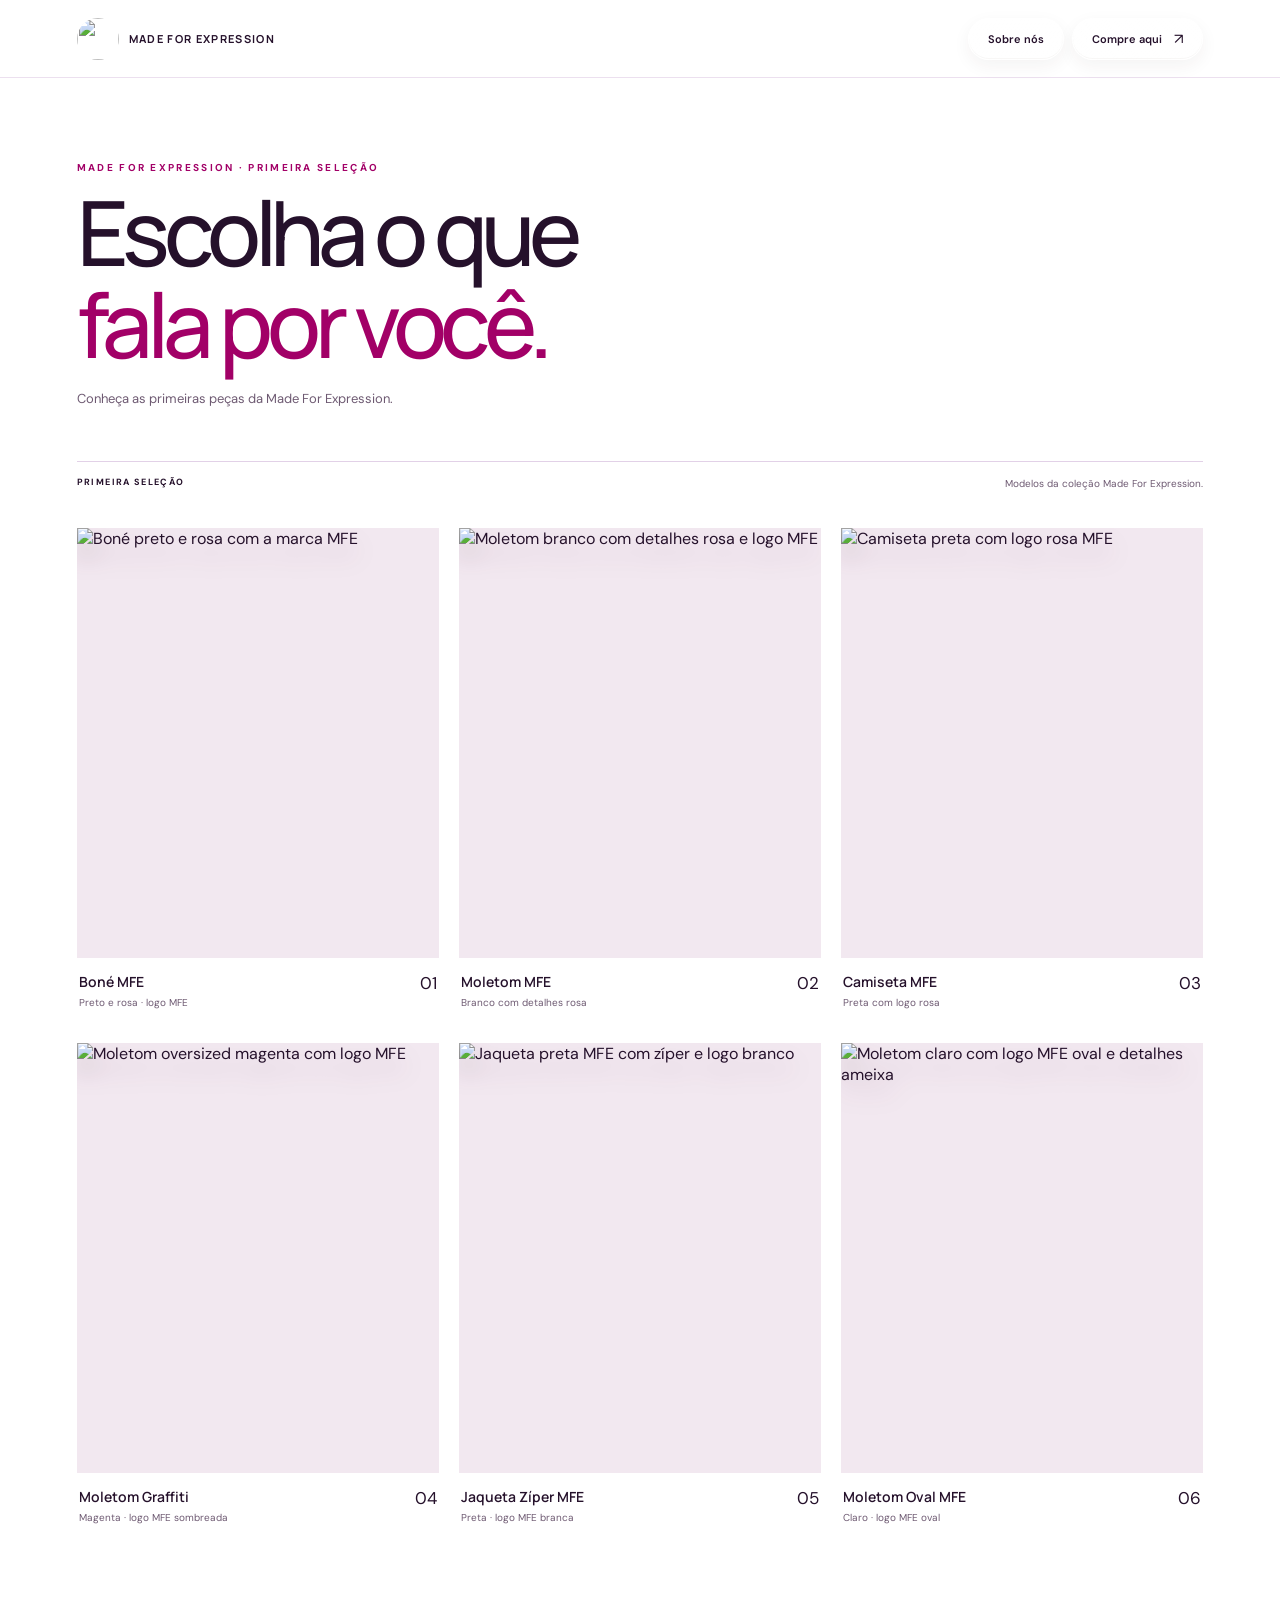
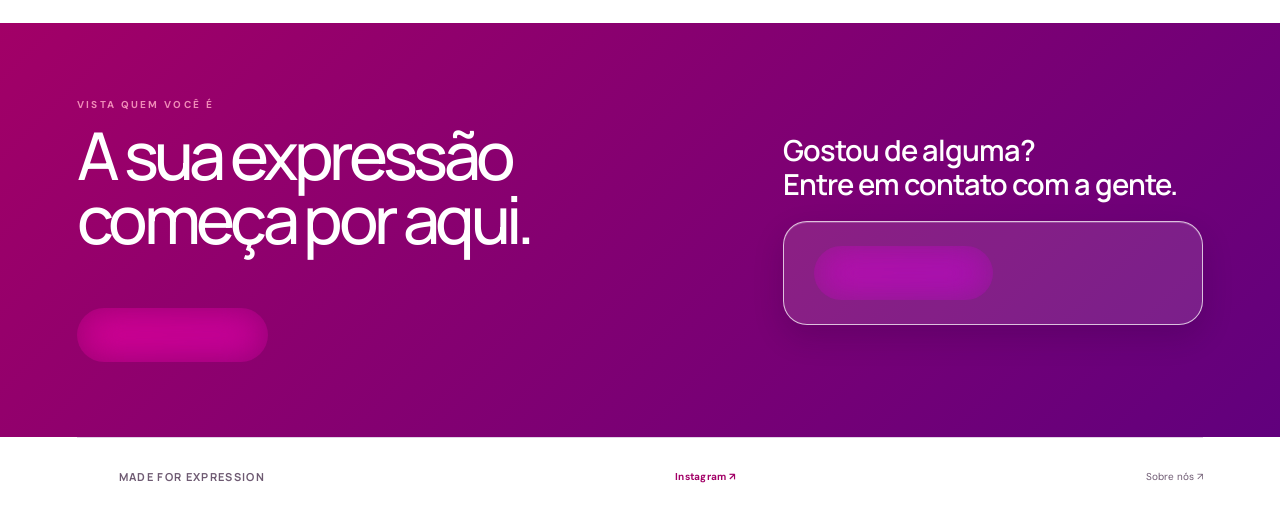
==== comprar.html @ 1adfeb97 "Add files via upload" ====
<!doctype html>
<html lang="pt-BR"><head><meta charset="utf-8"><meta name="viewport" content="width=device-width,initial-scale=1"><meta name="theme-color" content="#f7f3ed"><title>Compre aqui — Made For Expression</title><link rel="stylesheet" href="styles.css"><script defer src="script.js"></script></head>
<body class="inner-page shop-page"><header class="top wrap"><a class="brand" href="index.html"><img src="assets/made-for-expression.png" alt=""><span>Made For Expression</span></a><nav class="nav" aria-label="Navegação principal"><a class="glass-button" href="sobre-nos.html">Sobre nós</a><a class="glass-button glass-button-dark" href="comprar.html" aria-current="page">Compre aqui <b aria-hidden="true">↗</b></a></nav></header>
<main><section class="shop-hero wrap reveal"><p class="kicker">MADE FOR EXPRESSION · PRIMEIRA SELEÇÃO</p><h1>Escolha o que<br><em>fala por você.</em></h1><p>Conheça as primeiras peças da Made For Expression.</p></section><section class="wrap shop-catalog"><div class="catalog-note reveal">PRIMEIRA SELEÇÃO <span>Modelos da coleção Made For Expression.</span></div><div class="products shop-products">
<article class="product-card reveal"><div class="product-visual product-visual-photo"><img class="product-photo" src="assets/bone-mfe-cutout.png" alt="Boné preto e rosa com a marca MFE"></div><div class="product-meta"><div><h2>Boné MFE</h2><p>Preto e rosa · logo MFE</p></div><span class="product-index">01</span></div></article>
<article class="product-card reveal"><div class="product-visual product-visual-photo"><img class="product-photo" src="assets/moletom-mfe-cutout.png" alt="Moletom branco com detalhes rosa e logo MFE"></div><div class="product-meta"><div><h2>Moletom MFE</h2><p>Branco com detalhes rosa</p></div><span class="product-index">02</span></div></article>
<article class="product-card reveal"><div class="product-visual product-visual-photo"><img class="product-photo" src="assets/camiseta-mfe-cutout.png" alt="Camiseta preta com logo rosa MFE"></div><div class="product-meta"><div><h2>Camiseta MFE</h2><p>Preta com logo rosa</p></div><span class="product-index">03</span></div></article>
<article class="product-card reveal"><div class="product-visual product-visual-photo"><img class="product-photo" src="assets/moletom-graffiti.png" alt="Moletom oversized magenta com logo MFE"></div><div class="product-meta"><div><h2>Moletom Graffiti</h2><p>Magenta · logo MFE sombreada</p></div><span class="product-index">04</span></div></article>
<article class="product-card reveal"><div class="product-visual product-visual-photo"><img class="product-photo" src="assets/jaqueta-mfe.png" alt="Jaqueta preta MFE com zíper e logo branco"></div><div class="product-meta"><div><h2>Jaqueta Zíper MFE</h2><p>Preta · logo MFE branca</p></div><span class="product-index">05</span></div></article>
<article class="product-card reveal"><div class="product-visual product-visual-photo"><img class="product-photo" src="assets/moletom-oval-mfe.png" alt="Moletom claro com logo MFE oval e detalhes ameixa"></div><div class="product-meta"><div><h2>Moletom Oval MFE</h2><p>Claro · logo MFE oval</p></div><span class="product-index">06</span></div></article>
</div></section><section class="shop-end"><div class="wrap shop-contact-callout reveal"><div class="shop-contact-home"><p class="kicker">VISTA QUEM VOCÊ É</p><h2>A sua expressão<br>começa por aqui.</h2><a class="glass-button shop-home-button" href="index.html">Voltar à página inicial <b>↗</b></a></div><div class="shop-contact-side"><h3>Gostou de alguma?<br>Entre em contato com a gente.</h3><div class="shop-contact-action"><a class="glass-button" href="contato.html">Fale com a gente <b>↗</b></a></div></div></div></section></main><footer class="foot wrap"><a class="brand" href="index.html"><img src="assets/made-for-expression.png" alt=""><span>Made For Expression</span></a><a class="instagram-link" href="https://www.instagram.com/madeforexpression/" target="_blank" rel="noopener noreferrer">Instagram ↗</a><a href="sobre-nos.html">Sobre nós ↗</a></footer></body></html>
---- styles.css ----
@import url('https://fonts.googleapis.com/css2?family=DM+Sans:wght@400;500;600;700&family=Manrope:wght@400;500;600;700;800&display=swap');
:root{--paper:#f7f3ed;--ink:#191817;--muted:#77716b;--pink:#c22e70;--line:#e5ded5;--header-height:78px;--glass:rgba(255,255,255,.48)}*{box-sizing:border-box}html{scroll-behavior:smooth}body{margin:0;background:var(--paper);color:var(--ink);font-family:'DM Sans',sans-serif;-webkit-font-smoothing:antialiased}a{color:inherit;text-decoration:none}img{max-width:100%}.wrap{width:min(1240px,88%);margin:auto}.top{width:100%;margin:0;height:var(--header-height);position:sticky;top:0;z-index:20;display:flex;align-items:center;justify-content:space-between;padding:0 6%;background:rgba(247,243,237,.86);border-bottom:1px solid rgba(226,219,211,.72);backdrop-filter:blur(18px) saturate(1.5);-webkit-backdrop-filter:blur(18px) saturate(1.5)}.brand{display:flex;align-items:center;gap:10px}.brand img{width:42px;height:42px;object-fit:cover;border-radius:50%;mix-blend-mode:multiply}.brand span{font:700 11px 'Manrope',sans-serif;letter-spacing:.12em;text-transform:uppercase}.nav{display:flex;align-items:center;gap:8px}.glass-button{position:relative;isolation:isolate;display:inline-flex;align-items:center;justify-content:center;gap:12px;min-height:42px;padding:0 19px;border:1px solid rgba(255,255,255,.88);border-radius:28px;background:linear-gradient(145deg,rgba(255,255,255,.84),rgba(255,255,255,.38) 58%,rgba(244,238,233,.52));box-shadow:0 6px 18px rgba(53,43,38,.08),inset 0 1px 0 rgba(255,255,255,.98),inset 0 -1px 0 rgba(199,185,177,.18);backdrop-filter:blur(20px) saturate(1.6);-webkit-backdrop-filter:blur(20px) saturate(1.6);font-size:11px;font-weight:600;transition:transform .22s ease,background .22s ease,border-color .22s ease,box-shadow .22s ease}.glass-button:hover{transform:translateY(-2px);border-color:#fff;background:linear-gradient(145deg,rgba(255,255,255,.98),rgba(255,255,255,.64));box-shadow:0 9px 22px rgba(53,43,38,.13),inset 0 1px 0 #fff}.glass-button:active{transform:translateY(0) scale(.98)}.glass-button:focus-visible{outline:3px solid rgba(194,46,112,.36);outline-offset:3px}.glass-button b{font-size:15px;font-weight:400}.glass-button-dark{color:white;border-color:rgba(255,255,255,.76);background:linear-gradient(145deg,rgba(45,39,40,.9),rgba(25,23,23,.82));box-shadow:0 7px 20px rgba(25,24,23,.18),inset 0 1px 0 rgba(255,255,255,.24)}.glass-button-dark:hover{background:linear-gradient(145deg,rgba(194,46,112,.96),rgba(137,24,76,.9));box-shadow:0 10px 25px rgba(137,24,76,.25),inset 0 1px 0 rgba(255,255,255,.3)}.kicker{margin:0 0 12px;color:var(--pink);font-size:10px;letter-spacing:.23em;font-weight:700}.campaign-stage{height:calc(100svh - var(--header-height));min-height:440px;position:relative;display:flex;align-items:center;justify-content:center;overflow:hidden;background:#d9b2c2}.campaign-image{display:block;width:100%;height:auto;max-height:calc(100svh - var(--header-height));object-fit:contain;transform:scale(1);will-change:transform}.scroll-cue{position:absolute;left:50%;bottom:22px;display:flex;align-items:center;gap:12px;padding:10px 15px;border:1px solid rgba(255,255,255,.72);border-radius:24px;background:rgba(255,255,255,.34);backdrop-filter:blur(16px);font-size:8px;font-weight:700;letter-spacing:.19em;color:#51243a;transform:translateX(-50%)}.scroll-cue span{font-size:15px;line-height:10px;animation:cue 1.4s ease-in-out infinite}@keyframes cue{50%{transform:translateY(4px)}}.collection-panel{position:relative;z-index:2;padding:76px 0 96px;background:var(--paper);border-radius:22px 22px 0 0;box-shadow:0 -18px 45px rgba(47,34,37,.06)}.section-heading{display:flex;justify-content:space-between;align-items:end;gap:34px;padding-bottom:24px;border-bottom:1px solid var(--line)}.section-heading h1,.shop-hero h1,.about-hero h1{margin:0;font:500 clamp(38px,6vw,70px)/1.02 'Manrope',sans-serif;letter-spacing:-.07em}.section-note{max-width:320px;margin:0 0 4px;color:var(--muted);font-size:12px;line-height:1.7}.products{display:grid;grid-template-columns:repeat(3,minmax(0,1fr));gap:20px;padding-top:28px}.product-card{min-width:0}.product-visual{height:380px;position:relative;display:grid;place-items:center;overflow:hidden;background:#eadfd4}.product-visual:has(.concept-label){text-decoration:none}.visual-rose{background:#e4d8d2}.visual-stone{background:#d8d2c7}.concept-label{position:absolute;z-index:2;left:14px;top:14px;padding:8px 10px;border:1px solid rgba(255,255,255,.76);background:rgba(255,255,255,.45);backdrop-filter:blur(12px);font-size:8px;letter-spacing:.13em}.garment{position:relative;width:52%;height:69%;filter:drop-shadow(0 15px 14px rgba(36,26,26,.13))}.tee{background:#bd2c6b;clip-path:polygon(30% 0,70% 0,100% 15%,86% 32%,76% 25%,80% 100%,20% 100%,24% 25%,14% 32%,0 15%)}.tee:before{content:'';position:absolute;top:0;left:37%;width:26%;height:12%;border:4px solid #e7c0c8;border-top:0;border-radius:0 0 50% 50%}.tee:after{content:'MFE';position:absolute;top:41%;left:37%;color:#f7e9dc;font:700 14px 'Manrope';letter-spacing:.15em}.hoodie{background:#252222;clip-path:polygon(32% 0,68% 0,100% 19%,85% 34%,78% 28%,82% 100%,18% 100%,22% 28%,15% 34%,0 19%)}.hoodie:before{content:'';position:absolute;top:0;left:31%;width:38%;height:18%;border:7px solid #5e5552;border-radius:48% 48% 20% 20%}.hoodie:after{content:'✳';position:absolute;top:44%;left:44%;color:#df4686;font-size:24px}.tank{width:45%;height:67%;background:#eee6d8;clip-path:polygon(23% 0,36% 0,42% 16%,58% 16%,64% 0,77% 0,88% 18%,100% 23%,84% 100%,16% 100%,0 23%,12% 18%);filter:drop-shadow(0 15px 14px rgba(36,26,26,.13))}.tank:after{content:'EXPRESS';position:absolute;top:48%;left:20%;font:700 10px 'Manrope';letter-spacing:.13em;color:#262120}.color-dot{position:absolute;right:14px;bottom:14px;width:15px;height:15px;border-radius:50%;background:var(--pink);border:2px solid #fff}.product-card:nth-child(2) .color-dot{background:#252222}.product-card:nth-child(3) .color-dot{background:#eee6d8}.product-meta{display:flex;justify-content:space-between;gap:12px;padding:14px 2px}.product-meta h2{margin:0 0 5px;font:600 14px 'Manrope'}.product-meta p{margin:0;color:var(--muted);font-size:10px}.product-meta>a,.product-index{font-size:17px}.center-link{display:flex;justify-content:center;margin-top:28px}.text-link{display:inline-flex;gap:18px;padding:14px 20px;border-bottom:1px solid #cdbec0;font-size:11px;font-weight:700}.home-about{padding:60px 0 80px;background:#e9ddd1}.home-about-inner{display:grid;grid-template-columns:1fr 1fr auto;align-items:center;gap:32px}.home-about h2,.shop-end h2{margin:0;font:500 clamp(38px,5.5vw,66px)/.98 'Manrope';letter-spacing:-.07em}.home-about h2 em,.shop-hero h1 em,.about-hero h1 em{color:var(--pink);font-style:normal}.home-about-inner>p{max-width:330px;color:#625a54;font-size:13px;line-height:1.8}.foot{display:flex;justify-content:space-between;align-items:center;gap:16px;padding:23px 0 30px;border-top:1px solid var(--line);font-size:10px;color:var(--muted)}.foot .brand img{width:32px;height:32px}.about-hero{padding:110px 0 100px}.about-hero h1{font-size:clamp(54px,9vw,112px)}.about-hero>p:last-child{max-width:450px;margin:24px 0 0;color:var(--muted);font-size:16px;line-height:1.7}.about-story{padding:80px 0;background:#e9ddd1}.story-grid{display:grid;grid-template-columns:.9fr 1.1fr;gap:10%;align-items:center}.story-art{min-height:410px;display:grid;place-items:center;background:#fff;border-radius:4px 180px 4px 4px;overflow:hidden}.story-art img{width:95%;height:auto;mix-blend-mode:multiply}.story-copy{max-width:490px}.story-copy h2{margin:0 0 20px;font:500 clamp(34px,5vw,58px)/1.02 'Manrope';letter-spacing:-.06em}.story-copy>p:not(.kicker){color:#625a54;font-size:13px;line-height:1.9}.story-copy .glass-button{margin-top:10px}.shop-hero{padding:83px 0 54px}.shop-hero h1{font-size:clamp(48px,8vw,90px)}.shop-hero>p:last-child{margin:20px 0 0;color:var(--muted);font-size:13px}.catalog-note{display:flex;justify-content:space-between;gap:24px;padding:14px 0;border-top:1px solid var(--line);font-size:9px;letter-spacing:.15em;font-weight:700}.catalog-note span{max-width:490px;color:var(--muted);font-size:10px;line-height:1.6;letter-spacing:0;font-weight:400}.shop-catalog{padding-bottom:85px}.shop-products{padding-top:22px}.shop-products .product-visual{height:430px}.shop-end{padding:75px 0;background:#252222;color:#fff}.shop-end .kicker{color:#f08bb8}.shop-end h2{margin:0 0 28px}.shop-end .glass-button{color:#191817}.reveal{opacity:0;transform:translateY(30px);transition:opacity .72s ease,transform .72s cubic-bezier(.2,.8,.2,1)}.reveal.is-visible{opacity:1;transform:translateY(0)}.products .product-card:nth-child(2){transition-delay:.1s}.products .product-card:nth-child(3){transition-delay:.2s}
@media(max-width:760px){:root{--header-height:70px}.wrap{width:90%}.top{padding:0 5%}.brand img{width:38px;height:38px}.brand span{font-size:9px;max-width:105px;line-height:1.3}.nav{gap:5px}.glass-button{min-height:37px;padding:0 12px;font-size:10px}.campaign-stage{min-height:calc(100svh - var(--header-height))}.campaign-image{max-height:calc(100svh - var(--header-height));}.collection-panel{padding:55px 0 70px;border-radius:17px 17px 0 0}.section-heading{display:block}.section-heading h1{font-size:44px}.section-note{margin-top:14px}.products{grid-template-columns:1fr 1fr;gap:18px 12px}.product-visual{height:270px}.product-meta h2{font-size:12px}.home-about-inner{grid-template-columns:1fr;gap:8px}.home-about-inner>p{margin:12px 0}.home-about-inner>.glass-button{justify-self:start}.about-hero{padding:80px 0 70px}.about-story{padding:50px 0}.story-grid{grid-template-columns:1fr;gap:28px}.story-art{min-height:290px;border-top-right-radius:120px}.story-copy h2{font-size:42px}.shop-hero{padding:62px 0 38px}.shop-hero h1{font-size:clamp(48px,12vw,72px)}.shop-products .product-visual{height:290px}.catalog-note{display:block}.catalog-note span{display:block;margin-top:8px}.foot{flex-wrap:wrap}.foot span{width:100%;order:3}}
@media(max-width:430px){.brand span{display:none}.glass-button{padding:0 10px;font-size:9px}.campaign-stage{min-height:calc(100svh - var(--header-height))}.products,.shop-products{grid-template-columns:1fr}.product-visual,.shop-products .product-visual{height:355px}.scroll-cue{bottom:17px}}
@media(prefers-reduced-motion:reduce){html{scroll-behavior:auto}.reveal{opacity:1;transform:none;transition:none}.scroll-cue span{animation:none}.glass-button{transition:none}}

/* Feedback solicitado: os dois botões do cabeçalho ficam translúcidos e combinam entre si. */
.nav .glass-button,.nav .glass-button-dark{color:var(--ink);border-color:rgba(255,255,255,.72);background:linear-gradient(145deg,rgba(255,255,255,.24),rgba(255,255,255,.09));box-shadow:0 6px 18px rgba(53,43,38,.055),inset 0 1px 0 rgba(255,255,255,.8),inset 0 -1px 0 rgba(199,185,177,.12);backdrop-filter:blur(20px) saturate(1.65);-webkit-backdrop-filter:blur(20px) saturate(1.65)}
.nav .glass-button:hover,.nav .glass-button-dark:hover{color:var(--ink);border-color:rgba(255,255,255,.96);background:linear-gradient(145deg,rgba(255,255,255,.47),rgba(255,255,255,.2));box-shadow:0 9px 22px rgba(53,43,38,.1),inset 0 1px 0 rgba(255,255,255,.95)}
/* A vitrine fica presa à janela enquanto as peças atravessam a cena de baixo para cima. */
.collection-scroll{height:calc(400svh - var(--header-height));position:relative;background:#f2e9e8}
.collection-sticky{height:calc(100svh - var(--header-height));position:sticky;top:var(--header-height);overflow:hidden;display:grid;grid-template-rows:auto 1fr auto;padding:clamp(18px,4vh,42px) 6% 18px;background:linear-gradient(150deg,#f7f3ed 0%,#efe4e4 100%)}
.collection-heading{z-index:5;display:flex;align-items:end;justify-content:space-between;gap:20px}.collection-heading h1{margin:0;font:500 clamp(30px,4.3vw,58px)/1 'Manrope',sans-serif;letter-spacing:-.065em}.collection-heading>span{display:inline-flex;align-items:center;gap:12px;padding:9px 13px;border:1px solid rgba(255,255,255,.75);border-radius:24px;background:rgba(255,255,255,.22);backdrop-filter:blur(14px);font-size:8px;font-weight:700;letter-spacing:.15em;color:#67525d}.collection-heading>span b{font-size:15px;font-weight:400}
.rise-stage{position:relative;min-height:0}.rise-card{--rise-y:48vh;--rise-opacity:0;position:absolute;top:50%;left:50%;width:min(430px,52vw);margin:0;opacity:var(--rise-opacity);transform:translate(-50%,calc(-50% + var(--rise-y))) scale(var(--rise-scale,.96));transform-origin:center;will-change:transform,opacity;z-index:1}.rise-visual{height:min(53vh,460px);position:relative;display:grid;place-items:center;overflow:hidden;background:#eadfd4;text-decoration:none}.rise-visual.visual-rose{background:#e4d8d2}.rise-visual.visual-stone{background:#d8d2c7}.rise-visual .garment{height:72%;width:48%}.rise-meta{display:flex;align-items:center;justify-content:space-between;padding:12px 3px}.rise-meta h2{margin:0 0 4px;font:600 14px 'Manrope',sans-serif}.rise-meta p{margin:0;color:var(--muted);font-size:10px}.rise-meta>a{font-size:19px}.rise-track{position:absolute;z-index:6;left:6%;right:6%;bottom:16px;height:2px;background:#d8caca}.rise-track span{display:block;width:0;height:100%;background:var(--pink);transform-origin:left}
@media(max-width:760px){.collection-scroll{height:calc(400svh - var(--header-height))}.collection-sticky{padding:22px 5% 22px}.collection-heading{align-items:start;flex-direction:column;gap:10px}.collection-heading h1{font-size:38px}.rise-card{width:min(390px,78vw)}.rise-visual{height:min(52vh,390px)}.rise-meta h2{font-size:13px}}
@media(max-width:430px){.collection-heading h1{font-size:34px}.collection-heading>span{font-size:7px}.rise-card{width:86vw}.rise-visual{height:48vh}.rise-meta h2{font-size:12px}}
@media(prefers-reduced-motion:reduce){.rise-card{opacity:1;transform:translate(-50%,-50%);will-change:auto}.rise-track span{width:100%!important}}
@media(prefers-reduced-motion:reduce){.collection-scroll{height:auto}.collection-sticky{height:auto;min-height:0;position:relative;top:auto;overflow:visible;display:block;padding-top:40px;padding-bottom:40px}.rise-stage{display:grid;gap:28px;margin-top:24px}.rise-card{position:relative;top:auto;left:auto;width:min(100%,520px);opacity:1!important;transform:none!important;margin:0 auto}.rise-visual{height:360px}.rise-track{display:none}}
/* A vitrine deixa de parecer uma grade: cada look vira uma cena grande que atravessa o quadro fixo. */
.rise-card{width:min(94vw,1180px);max-width:none}
.rise-visual{height:min(63svh,650px);min-height:360px}
.rise-visual .garment{width:min(32vw,360px);height:78%}
.rise-meta{position:absolute;left:50%;bottom:14px;width:max-content;max-width:calc(100% - 28px);padding:12px 18px;border:1px solid rgba(255,255,255,.78);border-radius:30px;background:rgba(255,255,255,.48);backdrop-filter:blur(17px) saturate(1.3);-webkit-backdrop-filter:blur(17px) saturate(1.3);box-shadow:0 8px 24px rgba(40,30,32,.09);transform:translateX(-50%)}
.rise-meta h2{font-size:15px}.rise-meta p{font-size:10px}
@media(max-width:760px){.rise-card{width:94vw}.rise-visual{height:min(62svh,560px);min-height:330px}.rise-visual .garment{width:min(58vw,290px);height:77%}.rise-meta{padding:10px 15px}}
@media(prefers-reduced-motion:reduce){.rise-card{width:min(100%,520px)}.rise-visual{height:360px}.rise-meta{position:static;width:100%;max-width:none;transform:none;margin-top:8px}}
/* A imagem permanece ancorada; a faixa de looks sobe por cima conforme o visitante rola. */
.showcase-scroll{height:calc(250svh - var(--header-height));position:relative;background:#d9b2c2}
.showcase-sticky{height:calc(100svh - var(--header-height));position:sticky;top:var(--header-height);overflow:hidden;isolation:isolate;background:#d9b2c2}
.showcase-sticky .campaign-image{position:absolute;z-index:0;left:0;top:50%;display:block;width:100%;height:auto;max-height:100%;object-fit:contain;transform:translateY(-50%);will-change:auto}
.showcase-title{position:absolute;z-index:2;top:clamp(18px,4vh,36px);left:6%;color:#2b1d24;opacity:var(--showcase-copy-opacity,0);transform:translateY(12px);transition:opacity .2s,transform .2s}
.showcase-title p{margin:0 0 7px;font-size:9px;font-weight:700;letter-spacing:.2em}.showcase-title h1{margin:0;font:600 clamp(30px,4vw,52px)/1 'Manrope',sans-serif;letter-spacing:-.06em}
.showcase-clothes{position:absolute;z-index:1;top:50%;left:50%;width:min(96vw,1180px);height:min(70svh,700px);display:grid;grid-template-columns:repeat(3,minmax(0,1fr));align-items:center;gap:clamp(8px,2vw,26px);opacity:var(--showcase-clothes-opacity,0);transform:translate(-50%,calc(-50% + var(--showcase-y,55svh)));will-change:transform,opacity}
.showcase-look{height:100%;display:flex;flex-direction:column;align-items:center;justify-content:center;gap:clamp(12px,3vh,26px)}
.showcase-look .garment{width:66%;height:72%;filter:drop-shadow(0 18px 15px rgba(35,20,29,.2))}
.showcase-label{display:flex;flex-direction:column;align-items:center;gap:5px;padding:10px 13px;border:1px solid rgba(255,255,255,.8);border-radius:28px;background:rgba(255,255,255,.5);backdrop-filter:blur(15px) saturate(1.2);-webkit-backdrop-filter:blur(15px) saturate(1.2);color:#281d23;text-align:center;box-shadow:0 6px 20px rgba(49,25,39,.1)}
.showcase-label small{font-size:7px;letter-spacing:.16em}.showcase-label strong{font:600 11px 'Manrope',sans-serif}
.showcase-scroll-cue{transition:opacity .2s}.showcase-progress{position:absolute;z-index:3;left:6%;right:6%;bottom:15px;height:2px;background:rgba(65,29,47,.18)}.showcase-progress span{display:block;width:0;height:100%;background:#8e1c52}
@media(max-width:760px){.showcase-scroll{height:calc(250svh - var(--header-height))}.showcase-sticky{height:calc(100svh - var(--header-height))}.showcase-clothes{width:97vw;height:65svh;gap:4px}.showcase-look .garment{width:78%;height:70%}.showcase-label{padding:8px 7px}.showcase-label small{font-size:6px}.showcase-label strong{font-size:9px}.showcase-title{left:5%}}
@media(max-width:430px){.showcase-clothes{width:99vw;height:59svh}.showcase-look{gap:15px}.showcase-look .garment{width:86%;height:67%}.showcase-label{max-width:100%;padding:7px 5px}.showcase-label strong{font-size:8px}}
@media(prefers-reduced-motion:reduce){.showcase-scroll{height:auto}.showcase-sticky{height:auto;min-height:calc(100svh - var(--header-height));position:relative;top:auto;display:flex;flex-direction:column;align-items:center;justify-content:center;gap:18px;padding:80px 3% 50px}.showcase-sticky .campaign-image{position:relative;top:auto;left:auto;transform:none;width:100%;height:auto}.showcase-title{position:relative;top:auto;left:auto;opacity:1;transform:none;align-self:flex-start}.showcase-clothes{position:relative;top:auto;left:auto;width:100%;height:auto;opacity:1;transform:none;display:grid;grid-template-columns:repeat(3,minmax(0,1fr));gap:8px}.showcase-look{height:45vh}.showcase-look .garment{width:75%;height:65%}.showcase-scroll-cue,.showcase-progress{display:none}}
/* Imagens reais das peças enviadas em PDF. */
.showcase-product{display:block;width:100%;height:78%;object-fit:contain;filter:drop-shadow(0 18px 15px rgba(35,20,29,.18))}
.product-visual-photo{background:#fff!important}
.product-photo{display:block;width:100%;height:100%;object-fit:contain}
@media(max-width:760px){.showcase-product{height:74%}}
/* Fundo neutro com mistura suave para as imagens se integrarem sem o retângulo branco. */
.showcase-product,.product-photo{mix-blend-mode:multiply}
.product-visual-photo{background:#e8e5e0!important}
.showcase-product{filter:drop-shadow(0 20px 18px rgba(25,20,22,.28))}
.product-photo{filter:drop-shadow(0 14px 12px rgba(25,20,22,.2))}
/* Botão de Sobre nós translúcido com sombra visível. */
.home-about .glass-button-dark{color:var(--ink);border-color:rgba(255,255,255,.72);background:rgba(255,255,255,.22);box-shadow:0 10px 25px rgba(25,24,23,.23),inset 0 1px 0 rgba(255,255,255,.72);backdrop-filter:blur(18px) saturate(1.4);-webkit-backdrop-filter:blur(18px) saturate(1.4)}
.home-about .glass-button-dark:hover{background:rgba(255,255,255,.42);box-shadow:0 13px 29px rgba(25,24,23,.28),inset 0 1px 0 rgba(255,255,255,.9)}
/* Cartões verticais das peças na seção de apresentação da marca. */
.home-about-products{display:grid;grid-template-columns:repeat(3,minmax(0,1fr));gap:24px;padding-top:44px;padding-bottom:12px}
.home-product-card{min-height:440px;display:flex;flex-direction:column;align-items:center;justify-content:space-between;overflow:hidden;padding:14px 14px 20px;border:1px solid rgba(255,255,255,.92);border-radius:22px;background:#fff;box-shadow:0 12px 32px rgba(35,27,26,.2),0 3px 9px rgba(35,27,26,.1),inset 0 1px 0 #fff}
.home-product-card img{display:block;width:100%;height:370px;object-fit:contain;mix-blend-mode:multiply;filter:drop-shadow(0 10px 12px rgba(35,27,26,.12))}
.home-product-card span{padding-top:10px;font:600 13px 'Manrope',sans-serif;letter-spacing:.02em}
@media(max-width:760px){.home-about-products{grid-template-columns:repeat(2,minmax(0,1fr));gap:16px;padding-top:28px}.home-product-card{min-height:340px;padding:10px 10px 16px;border-radius:18px}.home-product-card img{height:280px}}
@media(max-width:430px){.home-about-products{grid-template-columns:1fr;width:min(88%,360px)}.home-product-card{min-height:410px}.home-product-card img{height:340px}}
/* Paleta oficial da marca: magenta, roxo e branco. */
:root{--paper:#FFFFFF;--ink:#25112B;--muted:#6E5A72;--pink:#A20067;--line:rgba(97,0,125,.18);--glass:rgba(255,255,255,.55)}
body{background:#FFFFFF;color:#25112B}
.top{background:rgba(255,255,255,.88);border-bottom-color:rgba(97,0,125,.12)}
.glass-button-dark,.glass-button-dark:hover{background:linear-gradient(135deg,#A20067,#61007D);color:#FFFFFF}
.glass-button:focus-visible{outline-color:rgba(162,0,103,.42)}
.campaign-stage,.showcase-scroll,.showcase-sticky{background:#61007D}
.scroll-cue{color:#61007D}
.collection-scroll{background:#FFFFFF}
.collection-sticky{background:linear-gradient(150deg,#FFFFFF 0%,rgba(162,0,103,.06) 100%)}
.collection-panel{background:#FFFFFF}
.home-about,.about-story{background:linear-gradient(135deg,#A20067 0%,#61007D 100%);color:#FFFFFF}
.home-about .kicker,.home-about h2 em,.about-story .kicker{color:#FFFFFF}
.home-about-inner>p,.story-copy>p:not(.kicker){color:rgba(255,255,255,.88)}
.home-about .glass-button-dark{color:#FFFFFF;border-color:rgba(255,255,255,.78);background:rgba(255,255,255,.14);box-shadow:0 10px 26px rgba(35,0,45,.28),inset 0 1px 0 rgba(255,255,255,.55)}
.home-about .glass-button-dark:hover{color:#FFFFFF;background:rgba(255,255,255,.24)}
.shop-end{background:linear-gradient(135deg,#A20067,#61007D)}
.shop-end .glass-button{color:#61007D}
.product-visual-photo,.home-product-card{background:#FFFFFF!important}
.home-product-card{color:#25112B;border-color:rgba(97,0,125,.12);box-shadow:0 12px 32px rgba(97,0,125,.18),0 3px 9px rgba(97,0,125,.12),inset 0 1px 0 #FFFFFF}
.showcase-progress{background:rgba(255,255,255,.35)}
.showcase-progress span{background:#A20067}
/* Retorno ao rosa original da abertura e apresentação das peças sem o fundo branco das fotos. */
.campaign-stage,.showcase-scroll,.showcase-sticky{background:#D9B2C2}
.showcase-product,.product-photo,.home-product-card img{mix-blend-mode:normal}
.showcase-product{filter:drop-shadow(0 20px 18px rgba(58,13,47,.3))}
.product-visual-photo{background:#F2E8F0!important}
.product-photo{filter:drop-shadow(0 13px 12px rgba(58,13,47,.2))}
.home-product-card{background:linear-gradient(180deg,#F2E8F0 0%,#FFFFFF 78%)!important}
.home-product-card img{filter:drop-shadow(0 10px 12px rgba(58,13,47,.16))}
/* Ajustes pedidos na vitrine e na chamada Sobre nós. */
.showcase-title{display:none}
.home-about-inner{grid-template-columns:.9fr 1.1fr;gap:42px}
.home-about-cta{display:flex;justify-content:center;margin:28px auto 0}
.home-about-cta .glass-button{min-width:190px;min-height:56px;padding:0 28px;border:1px solid rgba(255,255,255,.94);border-radius:32px;color:#61007D;background:#FFFFFF;box-shadow:0 12px 30px rgba(40,0,55,.3),0 3px 9px rgba(40,0,55,.18),inset 0 1px 0 #FFFFFF;font-size:13px;font-weight:700}
.home-about-cta .glass-button:hover{color:#A20067;background:#FFFFFF;transform:translateY(-3px);box-shadow:0 16px 34px rgba(40,0,55,.36),0 4px 12px rgba(40,0,55,.2)}
.home-about-products{padding-top:96px}
@media(max-width:760px){.home-about-inner{grid-template-columns:1fr;gap:8px}.home-about-cta{margin-top:24px}.home-about-products{padding-top:72px}}
@media(max-width:430px){.home-about-products{padding-top:56px}}
/* Zoom suave apenas nas fotos dos cartões da seção de apresentação. */
.home-product-card img{transition:transform .38s cubic-bezier(.2,.8,.2,1)}
@media(hover:hover){.home-product-card:hover img{transform:scale(1.1)}}
@media(prefers-reduced-motion:reduce){.home-product-card img{transition:none}.home-product-card:hover img{transform:none}}
.home-about-cta .glass-button{font-size:17px;min-width:220px;min-height:60px}
/* A exclamação da arte entra como acento visual no banner. */
.campaign-exclamation{position:absolute;z-index:1;top:50%;right:9%;display:block;width:clamp(86px,11vw,150px);height:auto;transform:translateY(-50%) rotate(9deg);filter:drop-shadow(5px 6px 0 rgba(97,0,125,.82));pointer-events:none}
@media(max-width:760px){.campaign-exclamation{right:5%;width:clamp(76px,17vw,112px)}}
/* Fotografia da seção "Quem somos?" sem alterar o layout da arte da marca. */
.story-photo img{display:block;width:100%;height:100%;object-fit:cover;mix-blend-mode:normal}
/* Segunda seção com contraste próprio e separação suave da primeira. */
.about-story-secondary{position:relative;z-index:1;background:linear-gradient(135deg,#F8E8F1 0%,#FFFFFF 100%);color:#25112B;box-shadow:0 -18px 38px rgba(55,0,65,.2);border-top:1px solid rgba(255,255,255,.85)}
.about-story-secondary .story-copy .kicker{color:#A20067}
.about-story-secondary .story-copy h2{color:#25112B}
.about-story-secondary .story-copy>p:not(.kicker){color:#6E5A72}
/* A seção "Feita para vestir" agora vem depois e recebe uma transição branca suave. */
.about-story:not(.about-story-secondary){position:relative;z-index:1;border-top:1px solid rgba(255,255,255,.72);box-shadow:0 -16px 34px rgba(255,255,255,.52)}
/* Fundo rosa para destacar a seção Quem somos sem perder contraste no texto. */
.about-story-secondary{background:linear-gradient(135deg,#D9B2C2 0%,#F0CBDD 100%);color:#25112B}
.about-story-secondary .story-copy .kicker{color:#A20067}
.about-story-secondary .story-copy h2{color:#25112B}
.about-story-secondary .story-copy>p:not(.kicker){color:#4D3B52}
/* Quem somos: rosa de marca mais forte com painel branco destacando o texto. */
.about-story-secondary{background:linear-gradient(135deg,#C22E70 0%,#A20067 100%);color:#25112B}
.story-copy-highlight{padding:clamp(24px,3.5vw,42px);border:1px solid rgba(255,255,255,.96);border-radius:22px;background:#FFFFFF;box-shadow:0 16px 36px rgba(46,0,52,.24),0 4px 12px rgba(46,0,52,.12)}
.about-story-secondary .story-copy-highlight .kicker{color:#A20067}
.about-story-secondary .story-copy-highlight h2{color:#25112B}
.about-story-secondary .story-copy-highlight>p:not(.kicker){color:#55445A}
.foot .instagram-link{color:#A20067;font-weight:700;letter-spacing:.025em;white-space:nowrap}
.foot .instagram-link:hover{text-decoration:underline;text-underline-offset:4px}
/* Título de Quem somos fora do painel; o texto fica em um cartão branco próprio. */
.about-story-secondary .story-copy-about>.kicker,.about-story-secondary .story-copy-about>h2{color:#FFFFFF}
.story-copy p:not(.kicker){text-align:justify}
.story-copy-highlight{text-align:justify}
@media(max-width:760px){.story-copy-highlight{padding:24px 22px}}
/* Chamada de contato ao fim do catálogo. */
.shop-contact-callout{display:grid;grid-template-columns:1.2fr .8fr;align-items:center;gap:clamp(28px,6vw,84px)}
.shop-contact-callout h2{max-width:650px}
.shop-contact-action{display:flex;flex-direction:column;align-items:flex-start;gap:16px;padding:32px;border:1px solid rgba(255,255,255,.72);border-radius:24px;background:rgba(255,255,255,.12);box-shadow:0 12px 30px rgba(35,0,48,.2),inset 0 1px 0 rgba(255,255,255,.2)}
.shop-contact-action p{margin:0;color:rgba(255,255,255,.86);font-size:14px}
.shop-contact-action .glass-button,.contact-instagram{min-height:54px;padding:0 24px;border-color:#fff;background:#fff;color:#61007D;font-size:13px;font-weight:700;box-shadow:0 10px 24px rgba(35,0,48,.24)}
.contact-hero{min-height:calc(100svh - var(--header-height));display:flex;align-items:center;padding:80px 0;background:linear-gradient(135deg,#A20067 0%,#61007D 100%);color:#fff}
.contact-layout{display:grid;grid-template-columns:1fr .8fr;align-items:center;gap:10%}
.contact-copy{max-width:620px}
.contact-copy .kicker{color:#fff}
.contact-copy h1{margin:0;font:500 clamp(54px,8vw,96px)/.98 'Manrope',sans-serif;letter-spacing:-.07em}
.contact-copy h1 em{color:#F0CBDD}
.contact-copy>p:not(.kicker){max-width:460px;margin:24px 0 28px;color:rgba(255,255,255,.88);font-size:15px;line-height:1.8}
.contact-handle{padding:clamp(28px,5vw,54px);border:1px solid rgba(255,255,255,.8);border-radius:28px;background:rgba(255,255,255,.12);backdrop-filter:blur(18px);box-shadow:0 18px 40px rgba(35,0,48,.22),inset 0 1px 0 rgba(255,255,255,.3)}
.contact-handle span{display:block;margin-bottom:16px;color:#F0CBDD;font-size:10px;font-weight:700;letter-spacing:.2em}
.contact-handle strong{font:600 clamp(20px,3vw,32px) 'Manrope',sans-serif;overflow-wrap:anywhere}
.contact-handle p{margin:14px 0 0;color:rgba(255,255,255,.86);font-size:13px}
@media(max-width:760px){.shop-contact-callout,.contact-layout{grid-template-columns:1fr;gap:26px}.shop-contact-action{padding:24px}.contact-hero{padding:60px 0}.contact-layout{gap:40px}}
.shop-contact-home .shop-home-button{display:inline-flex;margin-top:28px;min-height:54px;padding:0 23px;border-color:#fff;border-radius:28px;background:#fff;color:#61007D;font-size:12px;font-weight:700;box-shadow:0 10px 24px rgba(35,0,48,.24)}
.shop-contact-home .shop-home-button:hover{transform:translateY(-2px);box-shadow:0 14px 28px rgba(35,0,48,.3)}
.shop-contact-side h3{margin:0 0 20px;color:#fff;font:600 clamp(20px,2.5vw,29px)/1.15 'Manrope',sans-serif;letter-spacing:-.035em}
.shop-contact-action{padding:24px 30px}
@media(max-width:760px){.shop-contact-side h3{font-size:23px}}
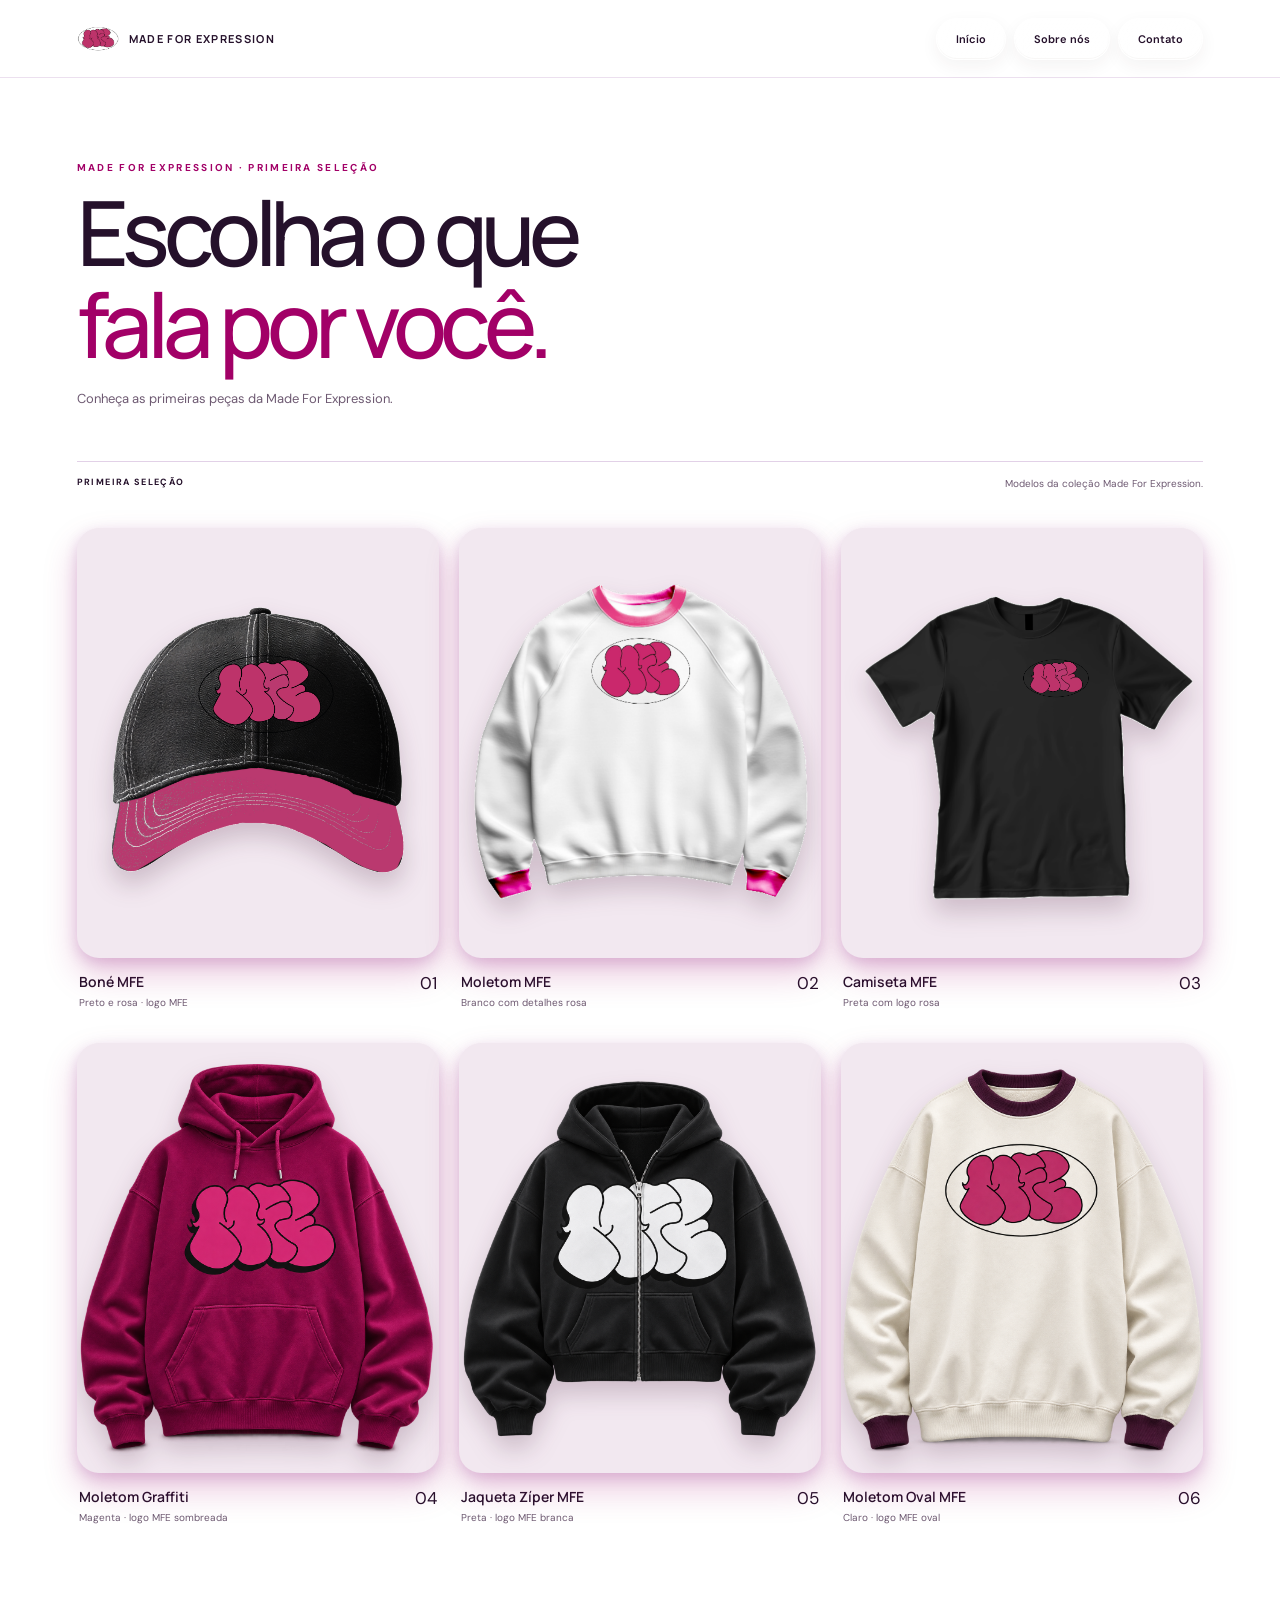
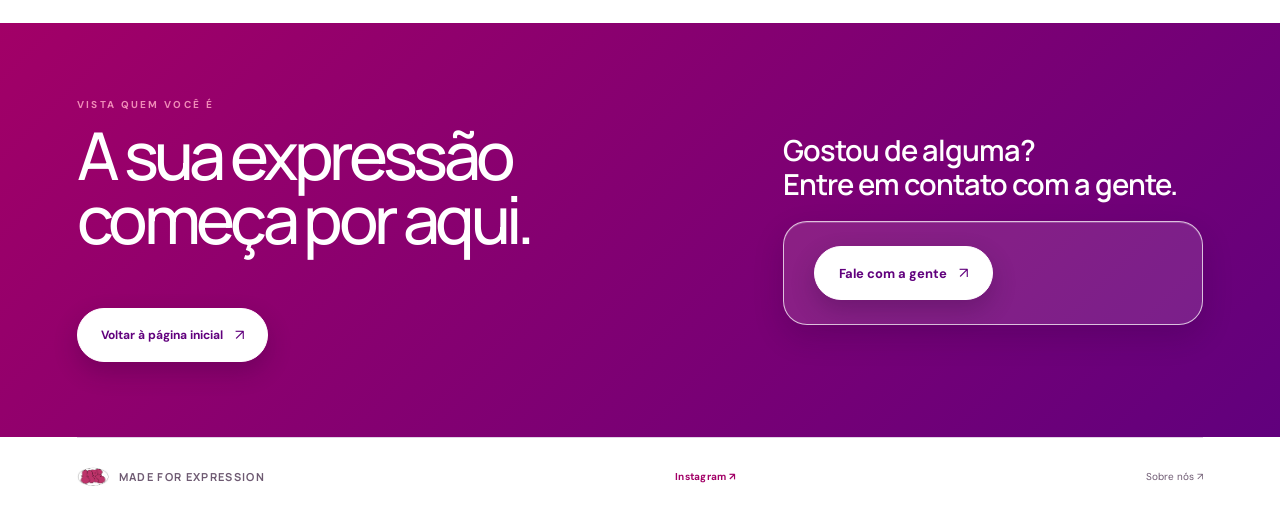
==== commit 9f8999b8: "Atualiza página de produtos da MFE" ====
--- a/comprar.html
+++ b/comprar.html
@@ -1,6 +1,6 @@
 <!doctype html>
 <html lang="pt-BR"><head><meta charset="utf-8"><meta name="viewport" content="width=device-width,initial-scale=1"><meta name="theme-color" content="#f7f3ed"><title>Compre aqui — Made For Expression</title><link rel="stylesheet" href="styles.css"><script defer src="script.js"></script></head>
-<body class="inner-page shop-page"><header class="top wrap"><a class="brand" href="index.html"><img src="assets/made-for-expression.png" alt=""><span>Made For Expression</span></a><nav class="nav" aria-label="Navegação principal"><a class="glass-button" href="sobre-nos.html">Sobre nós</a><a class="glass-button glass-button-dark" href="comprar.html" aria-current="page">Compre aqui <b aria-hidden="true">↗</b></a></nav></header>
+<body class="inner-page shop-page"><header class="top wrap"><a class="brand" href="index.html"><img src="assets/made-for-expression.png" alt=""><span>Made For Expression</span></a><nav class="nav" aria-label="Navegação principal"><a class="glass-button" href="index.html">Início</a><a class="glass-button" href="sobre-nos.html">Sobre nós</a><a class="glass-button glass-button-dark" href="contato.html">Contato</a></nav></header>
 <main><section class="shop-hero wrap reveal"><p class="kicker">MADE FOR EXPRESSION · PRIMEIRA SELEÇÃO</p><h1>Escolha o que<br><em>fala por você.</em></h1><p>Conheça as primeiras peças da Made For Expression.</p></section><section class="wrap shop-catalog"><div class="catalog-note reveal">PRIMEIRA SELEÇÃO <span>Modelos da coleção Made For Expression.</span></div><div class="products shop-products">
 <article class="product-card reveal"><div class="product-visual product-visual-photo"><img class="product-photo" src="assets/bone-mfe-cutout.png" alt="Boné preto e rosa com a marca MFE"></div><div class="product-meta"><div><h2>Boné MFE</h2><p>Preto e rosa · logo MFE</p></div><span class="product-index">01</span></div></article>
 <article class="product-card reveal"><div class="product-visual product-visual-photo"><img class="product-photo" src="assets/moletom-mfe-cutout.png" alt="Moletom branco com detalhes rosa e logo MFE"></div><div class="product-meta"><div><h2>Moletom MFE</h2><p>Branco com detalhes rosa</p></div><span class="product-index">02</span></div></article>
@@ -9,3 +9,4 @@
 <article class="product-card reveal"><div class="product-visual product-visual-photo"><img class="product-photo" src="assets/jaqueta-mfe.png" alt="Jaqueta preta MFE com zíper e logo branco"></div><div class="product-meta"><div><h2>Jaqueta Zíper MFE</h2><p>Preta · logo MFE branca</p></div><span class="product-index">05</span></div></article>
 <article class="product-card reveal"><div class="product-visual product-visual-photo"><img class="product-photo" src="assets/moletom-oval-mfe.png" alt="Moletom claro com logo MFE oval e detalhes ameixa"></div><div class="product-meta"><div><h2>Moletom Oval MFE</h2><p>Claro · logo MFE oval</p></div><span class="product-index">06</span></div></article>
 </div></section><section class="shop-end"><div class="wrap shop-contact-callout reveal"><div class="shop-contact-home"><p class="kicker">VISTA QUEM VOCÊ É</p><h2>A sua expressão<br>começa por aqui.</h2><a class="glass-button shop-home-button" href="index.html">Voltar à página inicial <b>↗</b></a></div><div class="shop-contact-side"><h3>Gostou de alguma?<br>Entre em contato com a gente.</h3><div class="shop-contact-action"><a class="glass-button" href="contato.html">Fale com a gente <b>↗</b></a></div></div></div></section></main><footer class="foot wrap"><a class="brand" href="index.html"><img src="assets/made-for-expression.png" alt=""><span>Made For Expression</span></a><a class="instagram-link" href="https://www.instagram.com/madeforexpression/" target="_blank" rel="noopener noreferrer">Instagram ↗</a><a href="sobre-nos.html">Sobre nós ↗</a></footer></body></html>
+
--- a/styles.css
+++ b/styles.css
@@ -25,7 +25,7 @@
 @media(max-width:760px){.rise-card{width:94vw}.rise-visual{height:min(62svh,560px);min-height:330px}.rise-visual .garment{width:min(58vw,290px);height:77%}.rise-meta{padding:10px 15px}}
 @media(prefers-reduced-motion:reduce){.rise-card{width:min(100%,520px)}.rise-visual{height:360px}.rise-meta{position:static;width:100%;max-width:none;transform:none;margin-top:8px}}
 /* A imagem permanece ancorada; a faixa de looks sobe por cima conforme o visitante rola. */
-.showcase-scroll{height:calc(250svh - var(--header-height));position:relative;background:#d9b2c2}
+.showcase-scroll{height:calc(180svh - var(--header-height));position:relative;background:#d9b2c2}
 .showcase-sticky{height:calc(100svh - var(--header-height));position:sticky;top:var(--header-height);overflow:hidden;isolation:isolate;background:#d9b2c2}
 .showcase-sticky .campaign-image{position:absolute;z-index:0;left:0;top:50%;display:block;width:100%;height:auto;max-height:100%;object-fit:contain;transform:translateY(-50%);will-change:auto}
 .showcase-title{position:absolute;z-index:2;top:clamp(18px,4vh,36px);left:6%;color:#2b1d24;opacity:var(--showcase-copy-opacity,0);transform:translateY(12px);transition:opacity .2s,transform .2s}
@@ -36,7 +36,7 @@
 .showcase-label{display:flex;flex-direction:column;align-items:center;gap:5px;padding:10px 13px;border:1px solid rgba(255,255,255,.8);border-radius:28px;background:rgba(255,255,255,.5);backdrop-filter:blur(15px) saturate(1.2);-webkit-backdrop-filter:blur(15px) saturate(1.2);color:#281d23;text-align:center;box-shadow:0 6px 20px rgba(49,25,39,.1)}
 .showcase-label small{font-size:7px;letter-spacing:.16em}.showcase-label strong{font:600 11px 'Manrope',sans-serif}
 .showcase-scroll-cue{transition:opacity .2s}.showcase-progress{position:absolute;z-index:3;left:6%;right:6%;bottom:15px;height:2px;background:rgba(65,29,47,.18)}.showcase-progress span{display:block;width:0;height:100%;background:#8e1c52}
-@media(max-width:760px){.showcase-scroll{height:calc(250svh - var(--header-height))}.showcase-sticky{height:calc(100svh - var(--header-height))}.showcase-clothes{width:97vw;height:65svh;gap:4px}.showcase-look .garment{width:78%;height:70%}.showcase-label{padding:8px 7px}.showcase-label small{font-size:6px}.showcase-label strong{font-size:9px}.showcase-title{left:5%}}
+@media(max-width:760px){.showcase-scroll{height:calc(180svh - var(--header-height))}.showcase-sticky{height:calc(100svh - var(--header-height))}.showcase-clothes{width:97vw;height:65svh;gap:4px}.showcase-look .garment{width:78%;height:70%}.showcase-label{padding:8px 7px}.showcase-label small{font-size:6px}.showcase-label strong{font-size:9px}.showcase-title{left:5%}}
 @media(max-width:430px){.showcase-clothes{width:99vw;height:59svh}.showcase-look{gap:15px}.showcase-look .garment{width:86%;height:67%}.showcase-label{max-width:100%;padding:7px 5px}.showcase-label strong{font-size:8px}}
 @media(prefers-reduced-motion:reduce){.showcase-scroll{height:auto}.showcase-sticky{height:auto;min-height:calc(100svh - var(--header-height));position:relative;top:auto;display:flex;flex-direction:column;align-items:center;justify-content:center;gap:18px;padding:80px 3% 50px}.showcase-sticky .campaign-image{position:relative;top:auto;left:auto;transform:none;width:100%;height:auto}.showcase-title{position:relative;top:auto;left:auto;opacity:1;transform:none;align-self:flex-start}.showcase-clothes{position:relative;top:auto;left:auto;width:100%;height:auto;opacity:1;transform:none;display:grid;grid-template-columns:repeat(3,minmax(0,1fr));gap:8px}.showcase-look{height:45vh}.showcase-look .garment{width:75%;height:65%}.showcase-scroll-cue,.showcase-progress{display:none}}
 /* Imagens reais das peças enviadas em PDF. */
@@ -156,3 +156,26 @@
 .shop-contact-side h3{margin:0 0 20px;color:#fff;font:600 clamp(20px,2.5vw,29px)/1.15 'Manrope',sans-serif;letter-spacing:-.035em}
 .shop-contact-action{padding:24px 30px}
 @media(max-width:760px){.shop-contact-side h3{font-size:23px}}
+/* Cartões de produto: cantos arredondados e sombra magenta/roxa mais nítida. */
+.shop-products .product-visual-photo{overflow:hidden;border-radius:22px;box-shadow:0 16px 34px rgba(162,0,103,.22),0 5px 14px rgba(97,0,125,.16);transition:transform .3s ease,box-shadow .3s ease}
+.shop-products .product-photo{border-radius:inherit}
+@media(hover:hover){.shop-products .product-card:hover .product-visual-photo{transform:translateY(-3px);box-shadow:0 20px 40px rgba(162,0,103,.28),0 7px 18px rgba(97,0,125,.2)}}
+@media(prefers-reduced-motion:reduce){.shop-products .product-visual-photo{transition:none}}
+/* Canais de contato da MFE. */
+.contact-methods{padding:clamp(24px,4vw,42px)}
+.contact-methods>span{margin-bottom:8px}
+.contact-method{padding:16px 0;border-top:1px solid rgba(255,255,255,.3)}
+.contact-method small{display:block;margin-bottom:7px;color:#F0CBDD;font-size:9px;font-weight:700;letter-spacing:.19em}
+.contact-method a{display:flex;align-items:center;justify-content:space-between;gap:12px;color:#fff;font:600 clamp(17px,2vw,23px)/1.25 'Manrope',sans-serif;overflow-wrap:anywhere;transition:color .2s ease}
+.contact-method a:hover{color:#F0CBDD}
+.contact-method a b{font-size:15px;font-weight:400}
+.contact-methods p{margin:12px 0 0;color:rgba(255,255,255,.84);font-size:13px;line-height:1.7}
+/* A vitrine sobe como uma faixa rosa de ponta a ponta, cobrindo o banner. */
+.showcase-sticky::before{content:"";position:absolute;z-index:2;inset:0;background:#D9B2C2;transform:translateY(var(--showcase-cover-y,100%));will-change:transform;pointer-events:none}
+.showcase-clothes{z-index:3}
+.showcase-title{z-index:4}
+.showcase-scroll-cue,.showcase-progress{z-index:5}
+/* Menus sem setas decorativas. */
+.nav .glass-button b{display:none}
+@media(prefers-reduced-motion:reduce){.showcase-sticky::before{display:none}}
+
